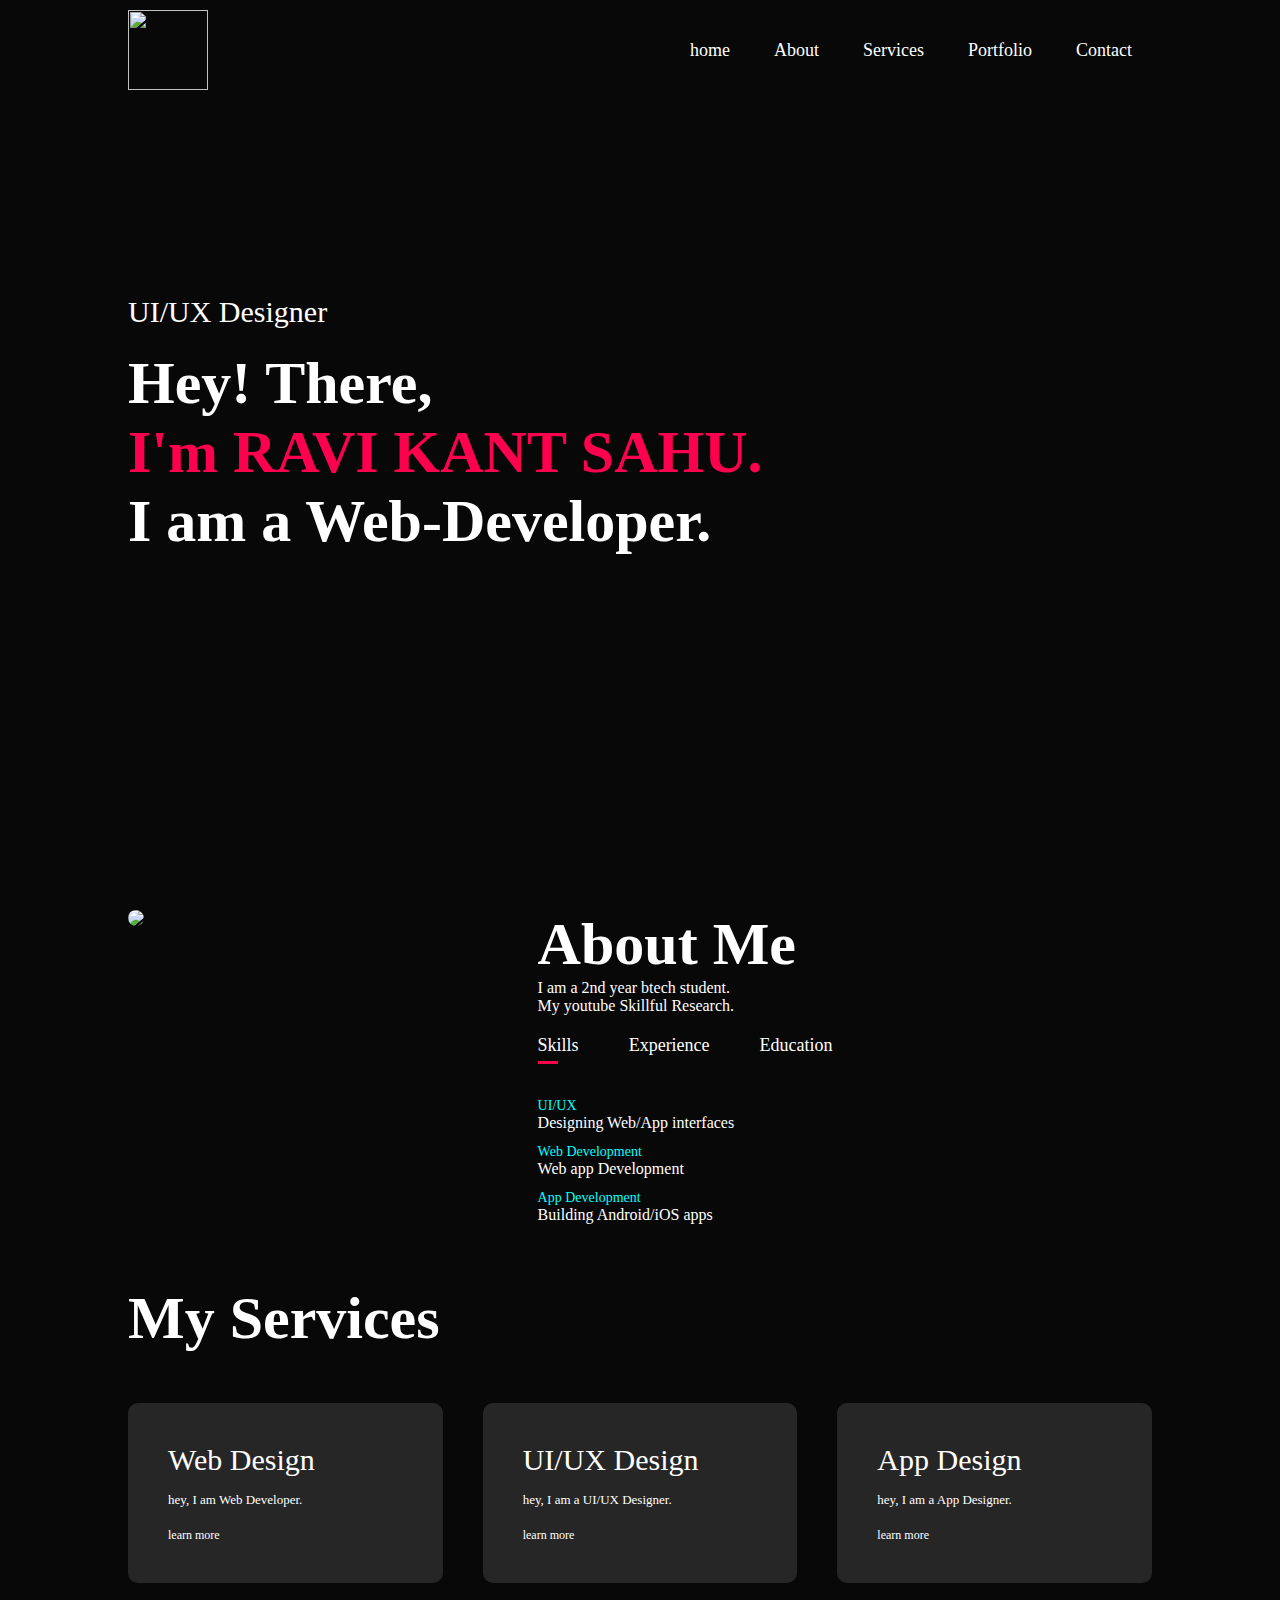
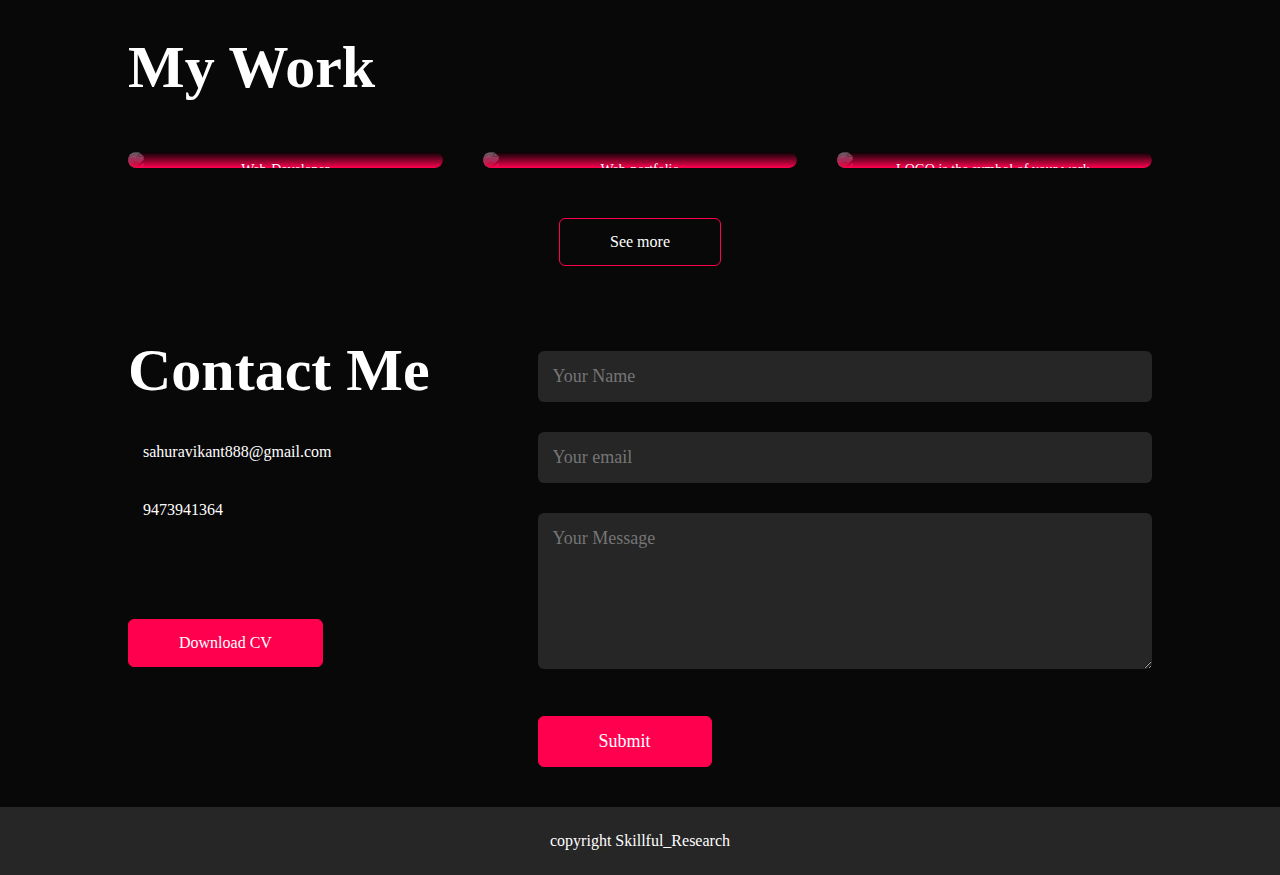
==== index.html @ 680a9a2d "Update and rename index.html.html to index.html" ====
<!DOCTYPE html>
<html>
    <head>
    <meta charset="UTF-8">
    <meta http-equiv="X-UA-compatible" content="IE=sdge">
    <meta name="viewport" content="width=device-width, initial-scale=1.0">
    <title>Personal Website-Skillful Research</title>

    <link rel="stylesheet" href="style.css">
    <script src="https://kit.fontawesome.com/a13ccb7466.js" crossorigin="anonymous"></script>


    </head>
    <body>
<div id="header">
    <div class="container">
        <nav><img src="images/logo.png" class="logo">
        <ul id="sidemenu">
            
            <li><a href="#header">home</a></li>
            <li><a href="#about">About</a></li>
            <li><a href="#services">Services</a></li>
            <li><a href="#portfolio">Portfolio</a></li>
            <li><a href="#contact">Contact</a></li>
            <i class="fa-regular fa-circle-xmark" onclick="closemenu"></i>
        </ul>
        
        <i class="fa-solid fa-bars" onclick="openmenu"></i>
    </nav>
        <div class="header-text">
            <p>UI/UX Designer</p>
        <h1>Hey! There,<br> <span>I'm RAVI KANT SAHU.</span><br>I am a Web-Developer.</h1>
        </div>
</div>
</div>
<!-----------about--------->
<div id="about">
    <div class="container">
        <div class="row">
            <div class="about-col-1">
                <img src="images/user.png">
            </div>
            <div class="about-col-2">
                <h1 class="sub-title">About Me</h1>
                <p>I am a 2nd year btech student.<br> My youtube Skillful Research.</p>
                <div class="tab-titles">
                    <p class="tab-links active-link" onclick="opentab('skills')">Skills</p>
                    <p class="tab-links"onclick="opentab('experience')">Experience</p>
                    <p class="tab-links"onclick="opentab('education')">Education</p>
                </div>
                <div class="tab-contents active-tab" id="skills">
                    <ul>
                        <li><span>UI/UX </span><br> Designing Web/App interfaces</li>
                        <li><span>Web Development</span><br> Web app Development</li>
                        <li><span>App Development</span><br> Building Android/iOS apps</li>
                    </ul>
                </div>
                <div class="tab-contents "id="experience">
                    <ul>
                        
                        <li><span>Content Creator</span><br>Youtube</li>
                        <li><span>SKillful Research</span><br> Online tutior</li>
                        <li><span>Web Development</span><br> Web Development</li>
                    </ul>
                </div>
                <div class="tab-contents"id="education">
                    <ul>
                        
                        <li><span>High school</span><br> Passed-2020</li>
                        <li><span>Intermediate</span><br>Passed-2022</li>
                        <li><span>Btech-CSE</span><br> Currently Running2022</li>

                    </ul>
                </div>
            </div>
        </div>
    </div>
</div>

<!---------------------------Services---------------->
<div id="services">
    <div class="container">
        <h1 class="sub-title">My Services</h1>
        <div class="services-list">
            <div>
                <i class="fa-solid fa-code"></i>
                <h2>Web Design</h2>
                <p>hey, I am Web Developer.</p>
                <a href="#">learn more</a>
            </div>
            <div>
                <i class="fa-solid fa-crop"></i>
                <h2>UI/UX Design</h2>
                <p>hey, I am a UI/UX Designer.</p>
                <a href="#">learn more</a>
            </div>
            <div>
                <i class="fa-brands fa-app-store"></i>
                <h2>App Design</h2>
                <p>hey, I am a App Designer. </p>
                <a href="#">learn more</a>
            </div>

        </div>
        
    </div>
</div>
<!-----------------------------------------portfolio---------------------------------->
<div id="portfolio">
    <div class="container">
        <h1 class="sub-title">My Work</h1>
        <div class="work-list">
            <div class="work">
                <img src="images/work-1.png">
                <div class="layer">
                    <h3>Web-development</h3>
                    <p>Web-Developer</p>
                    <a href="#"><i class="fa-solid fa-link"></i></a>
                </div>
            </div>
            <div class="work">
                <img src="images/work-3.png">
                <div class="layer">
                    <h3>Web-portfolio</h3>
                    <p>Web-portfolio</p>
                    <a href="#"><i class="fa-solid fa-link"></i></a>
                </div>
                </div>
            <div class="work">
                <img src="images/work-2.png">
                <div class="layer">
                    <h3>Youtube logo</h3>
                    <p>LOGO is the symbol of your work.</p>
                    <a href="#"><i class="fa-solid fa-link"></i></a>
                </div>
            </div>
        </div>
        <a href="#" class="btn">See more</a>

    </div>
</div>
<!--------------contact------------------>
<div id="contact">
    <div class="container">
        <div class="row">
            <div class="contact-left">
                <h1 class="sub-title">Contact Me</h1>
                <p> <i class="fa-solid fa-paper-plane"></i>sahuravikant888@gmail.com</p>
                <p><i class="fa-solid fa-phone"></i>9473941364</p>
                <div class="social-icons">
                    <a href="https://www.facebook.com/ravikant.sahu.1694?mibextid=ZbWKwL"><i class="fa-brands fa-facebook"></i></a>
                    <a href="https://twitter.com/Ravikant706736?t=wd1Y434apUexeZGU6AahGg&s=09"><i class="fa-brands fa-square-twitter"></i></a>
                    <a href="https://instagram.com/the_rk.bhaiya?igshid=OGQ5ZDc2ODk2ZA=="><i class="fa-brands fa-instagram"></i></a>
                    <a href="https://youtube.com/@Skillful_Research?si=9QArMIrfM8R5QgCK"><i class="fa-brands fa-youtube"></i></a>
                    <a href="https://github.com/Ravikant46"><i class="fa-brands fa-github"></i></a>
                    <a href="https://www.linkedin.com/in/ravi-kant-sahu-90151b259?utm_source=share&utm_campaign=share_via&utm_content=profile&utm_medium=android_app"><i class="fa-brands fa-linkedin"></i></a>
                    
                
                </div>
                <a href="images/my-cv.pdf" download class="btn btn2">Download CV</a>
            </div>
            <div class="contact-right">
                <form name="submit-to-google-sheet">
                    <input type="text" name="Name" placeholder="Your Name" required>
                    <input type="email" name="Email" placeholder="Your email" required>
                    <textarea name="Message" rows="6" placeholder="Your Message"></textarea>
                    <button type="submit" class="btn btn2">Submit</button>

                </form>

                <span id="msg"></span>
            </div>
        </div>
    </div>
    <div class="copyright">
        <p> copyright <i class="fa-regular fa-copyright"></i> Skillful_Research<i class="fa-solid fa-heart"></i></p>
    </div>
</div>
<script>

var tablinks = document.getElementsByClassName("tab-links");
var tabcontents = document.getElementsByClassName("tab-contents");
function opentab(tabname){
    for(tablink of tablinks){
        tablink.classList.remove("active-link");

    }
    for(tabcontent of tabcontents){
        tabconetent.classList.remove("active-tab");

    }
    event.currentTarget.classList.add("active-link");
    document.getElementsById(tabname).classList.add("active-tab");
}
</script>
<script>
    var sidemenu = document.getElementsById("sidemenu");

    function openmenu(){
        sidemenu.style.right = "0";
    }
    function closemenu(){
        sidemenu.style.right = "-200px"
    }
</script>
<script>
    const scriptURL = '<https://script.google.com/macros/s/AKfycbySpKDw-mt0V5zoMI9FINd3ofFsaHba6-YG7TB-GuNu-KjNOJGuuFQMWwYoaelODCi2/exec>'
    const form = document.forms['submit-to-google-sheet']
    const msg = document.getElementsById("msg")
  
    form.addEventListener('submit', e => {
      e.preventDefault()
      fetch(scriptURL, { method: 'POST', body: new FormData(form)})
        .then(response => {
            msg.innerHTML = "Message sent successfully"
            setTimeout(function(){
                msg.innerHTML = ""
            }, 5000)
            form.reset()
        })
        .catch(error => console.error('Error!', error.message))
    })
  </script>
    </body>
 
</html>
---- style.css ----
*{
    margin: 0;
    padding: 0;
    font-family: 'Poppins', sans-serify;
    box-sizing: border-box;
}
html{
    scroll-behavior: smooth;
}
body{
    background: #080808;
    color: #fff;
}
#header{
    width: 100%;
    height: 100vh;
    background-image: url(images/background.png);
    background-size: cover;
    background-position: center;
}
.container{
    padding: 10px 10%; 
}
nav{
    display: flex;
    align-items: center;
    justify-content: space-between;
    flex-wrap: wrap;
}



.logo{
    width: 80px;
    height: 80px;
}
nav ul li{
    display: inline-block;
    list-style: none;
    margin: 10px 20px;
}
nav ul li a{ 
    color: #fff;
    text-decoration: none;
    font-size: 18px;
    position: relative;
}

nav ul li a::after{
    content: '';
    width: 0%;
    height: 3px;
    background: #ff004f;
    position: absolute;
    left: 0;
    bottom: -6px;
    transition: 0.5s;
}
nav ul li a:hover::after{
    width: 100%;
}
.header-text{
    margin-top: 20%;
    font-size: 30px;
}
.header-text h1{
    font-size: 60px;
    margin-top: 20px;
}
.header-text h1 span{
    color: #ff004f;
}
/*-------------about-----------*/
about{
    padding: 80px 0;
    color: ababab;
}
.row{
    display: flex;
    justify-content: space-between;
    flex-wrap: wrap;

}
.about-col-1{
    flex-basis: 35%;

}
.about-col-1 img{
    width: 100%;
    border-radius: 15px;

}
.about-col-2{
    flex-basis: 60%;
}
.sub-title{
    font-size: 60px;
    font-weight: 600;
    color: #fff;
}
.tab-titles{
    display: flex;
    margin: 20px 0 40px;

}
.tab-links{

    margin-right: 50px;
    font-size: 18px;
    font-weight: 500;
    cursor: pointer;
    position: relative;
}
.tab-links::after{
    content: '';
    width: 0;
    height: 3px;
    background-color: #ff004f;
    position: absolute;
    left: 0;
    bottom: -8px;
    transition: 0.5s;
}
.tab-links.active-link::after{
    width: 50%;
}
.tab-contents ul li{
    list-style: none;
    margin: 10px 0;
}
.tab-contents ul li span{
    color: aqua;
    font-size: 14px;
}
.tab-contents{
    display: none;

}
.tab-contents.active-tab{
    display: block;
}
/*--------------------------------services--------------------------*/
#services{
    padding: 30px 0;

}
.services-list{
    display: grid;
    grid-template-columns: repeat(auto-fit, minmax(250px,1fr));
    grid-gap: 40px;
    margin-top: 50px;
}


.services-list div{
    background: #262626;
    padding: 40px;
    font-size: 13px;
    font-weight: 300;
    border-radius: 10px;
    transition: background 0.5s, transform 0.5s;
}
.services-list div i{
    font-size: 50px;
    margin-bottom: 30px;
}
.services-list div h2{
    font-size: 30px;
    font-weight: 500;
    margin-bottom: 15px;
}
.services-list a{
    text-decoration: none;
    color: #fff;
    font-size: 12px;
    margin-top: 20px;
    display: inline-block;
}
.services-list div:hover{
    background: #ff004F;
    transform: translateY(-10px);

}
/*-------------------------------portfolio-----------------*/
#portfolio{
    paddding: 50px 0;
}
.work-list{
    display: grid;
    grid-template-columns: repeat(auto-fit, minmax(250px,1fr));
    grid-gap: 40px;
    margin-top: 50px;

}
.work{
    border-radius: 10px;
    position: relative;
    overflow: hidden;
}
.work img{
    width: 100%;
    border-radius: 10px;
    display: block;
    transition: transform 0.5s;
}
.layer{
    width: 100%;
    height: 100%;
    background: linear-gradient(rgba(0,0,0,0.6), #ff004F);
    border-radius: 10px;
    position: absolute;
    left: 0;
    bottom: 0;
    overflow: hidden;
    display: flex;
    align-items: center;
    justify-content: center;
    flex-direction: column;
    padding: 0 40px;
    text-align: center;
    font-size: 14px;
    transition: height 0.5s;
}
.layer h3{
    font-weight: 500;
    margin-bottom: 20px;
}
.layer a{
    margin-top: 20px;
    color: #ff004F;
    text-decoration: none;
    font-size: 18px;
    line-height: 60px;
    background: #fff;
    width: 60px;
    height: 60px;
    border-radius: 50%;
    text-align: center;

}
.work:hover img{
    transform: scale(1.1);
}
.work:hover .layer{
    height: 100%;
}
.btn{
    display: block;
    margin: 50px auto;
    width: fit-content;
    border: 1px solid #ff004F;
    padding: 14px 50px;
    border-radius: 6px;
    text-decoration: none;
    color: #fff;
    transition: background 0.5s;

}
.btn:hover{
    background: #ff004f;
}
/*---------------------contact------------------------------------*/
.contact-left{
    flex-basis: 35%;

}
.contact-right{
    flex-basis: 60%;
}
.contact-left p{
    margin-top: 30px;
}
.contact-left p i{
    color: #ff004f;
    margin-right: 15px;
    font-size: 25px;
}
.social-icons{
    margin-top: 30px;
}
.social-icons a{
    text-decoration: none;
    font-size: 30px;
    margin-right: 15px;
    color: #ababab;
    display: inline-block;
    transition: transform 0.5s;
}
.social-icons a:hover{
    color: aqua;
    transform: translateY(-5px);
}

.btn.btn2{
    display: inline-block;
    background: #ff004F;
}
.contact-right form{
    width: 100%;

}
form input, form textarea{
    width: 100%;
    border: 0;
    outline: none;
    background: #262626;
    padding: 15px;
    margin: 15px 0;
    color: #fff;
    font-size: 18px;
    border-radius: 6px;
}
form .btn2{
    padding: 14px 60px;
    font-size: 18px;
    margin-top: 28px;
    cursor: pointer;
}
.copyright{
    width: 100%;
    text-align: center;
    padding: 25px 0;
    background: #262626;
    font-weight: 300;
    margin-top: 20px;
}
.copyright i{
    color: #ff004f;
}
/*--------------------css for small screens*/
nav .fa-regular{
    display: none;
}
nav .fa-solid{
    display: none;
}




@media only screen and (max-width: 600px){
    #header{
        background-image: url(images/phone-background.png);
    }
    .header-text{
           margin-top: 100%;
           font-size: 16px;
    }
    .header-text h1{
        font-size: 30px;
    }
    nav .fa-solid{
        display: block;
        font-size: 25px;

    }
    nav .fa-regular{
        display: none;
    }
    nav ul{
        background: #ff004F;
        position: fixed;
        top: 0;
        right: -200px;
        width: 200px;
        height: 100vh;
        padding: 50px;
        z-index: 2;
        transition: right 0.5s;

    }
    nav ul li{
        display: block;
        margin: 25px;
    }
    nav ul .fa-ragular{
        position: absolute;
        top: 25px;
        left: 25px;
        cursor: pointer;
    }
    .sub-title{
        font-size: 40px;
    }
    .about-col-1, .about-col-2{
        flex-basis: 100%;
    }
    .about-col-1{
        margin-bottom: 30px;

    }
    .about-col-2{
        font-size: 14px;
    }
    .tab-links{
        font-size: 16px;
        margin-right: 20px;
    } 
    .contact-left, .contact-right{
        flex-basis: 100%;

    }
    .copyright{
        font-size: 14px;
    }
}
#msg{
    color: #61b752;
    margin-top: -40px;
    display: block;
}
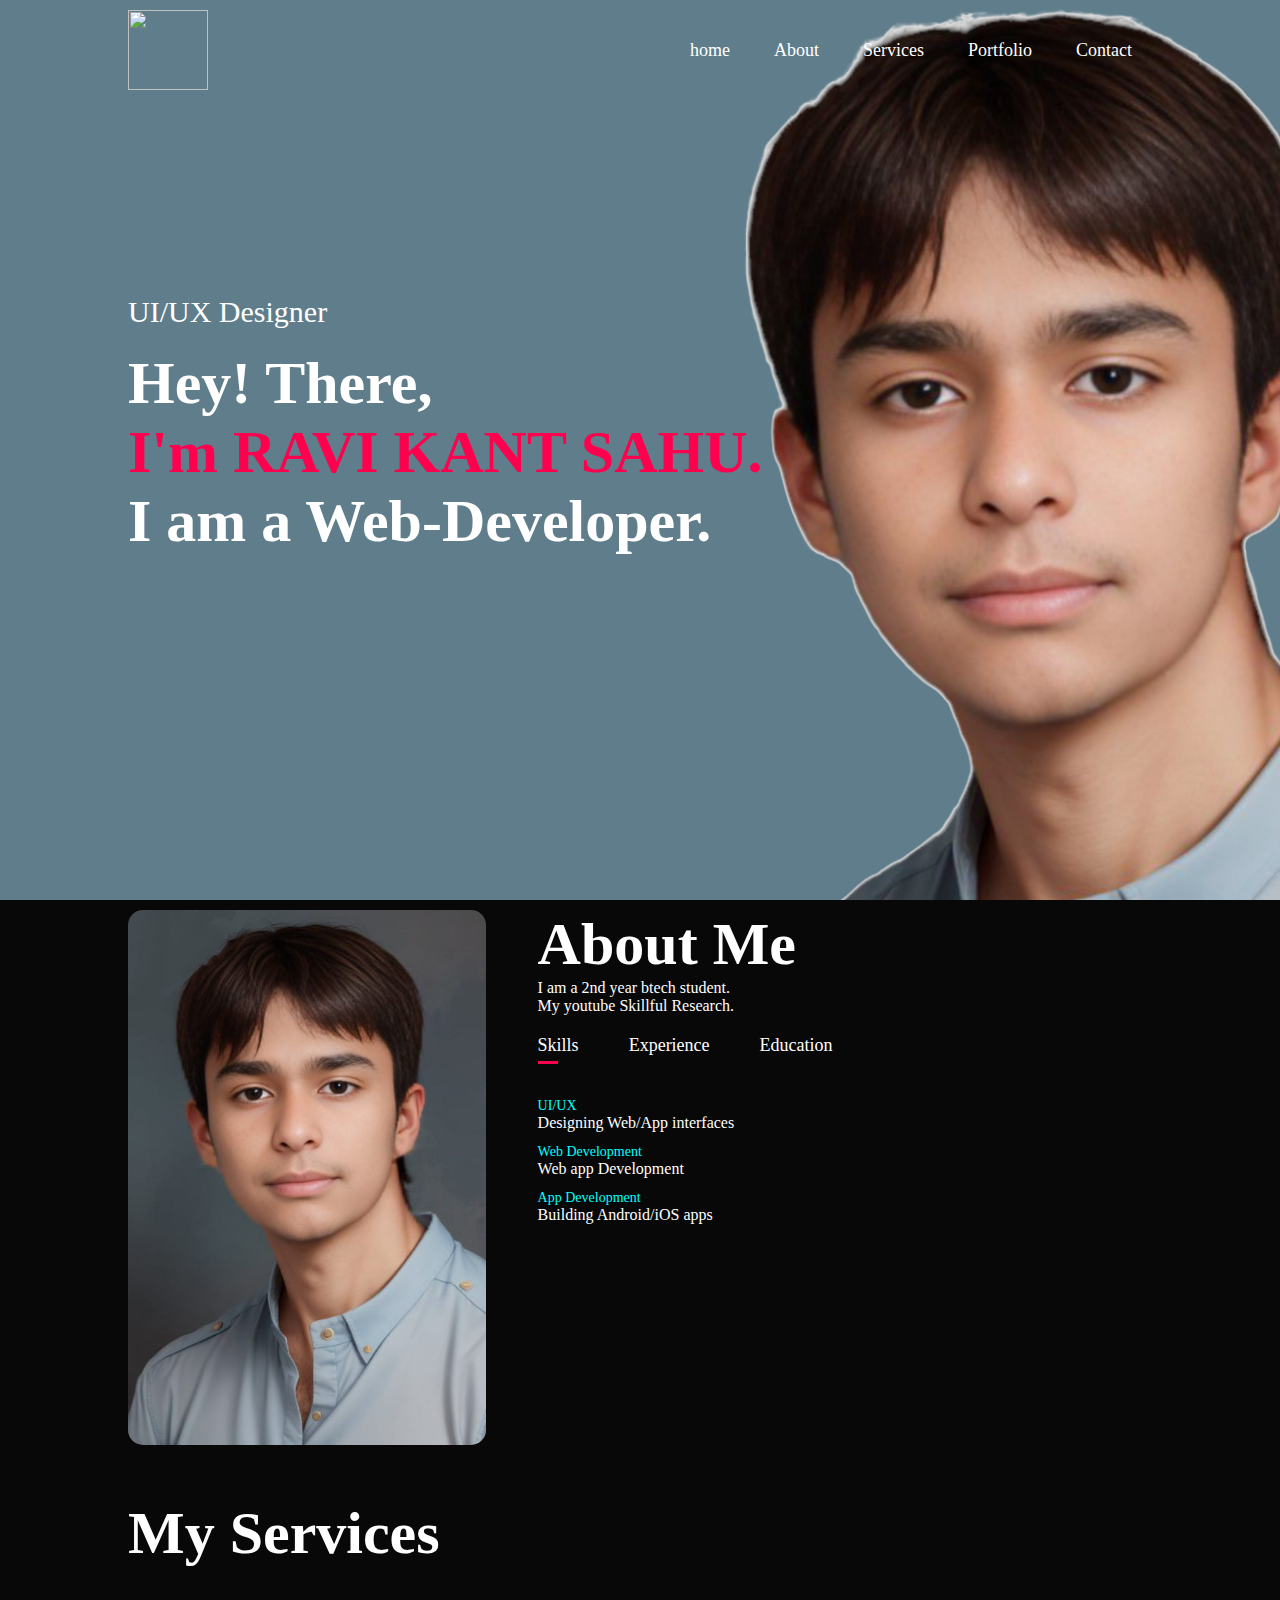
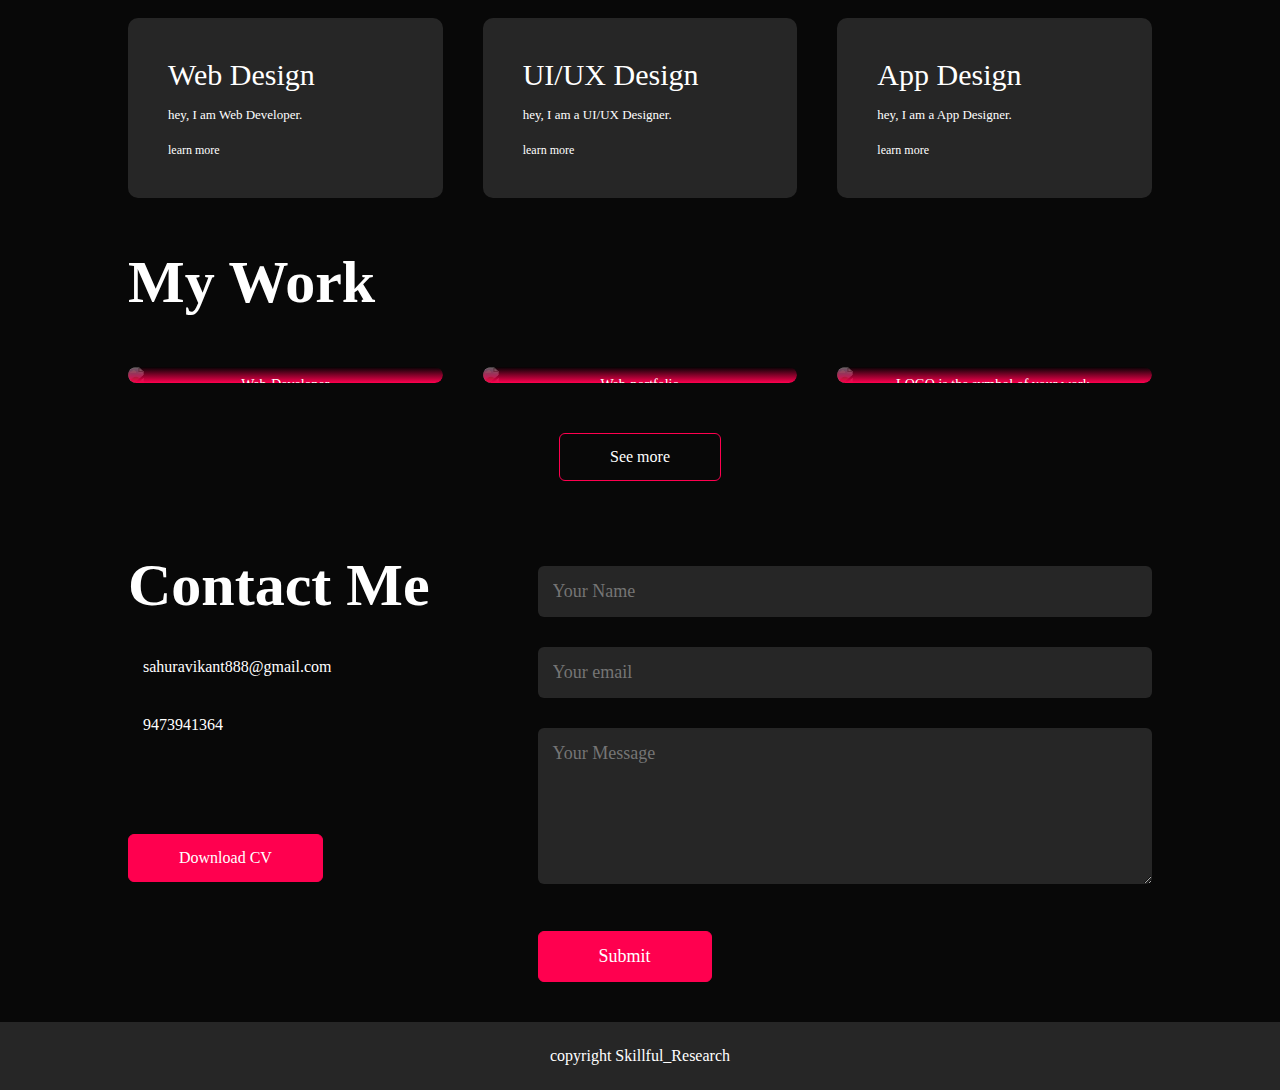
==== commit 38a040b5: "Update index.html" ====
--- a/index.html
+++ b/index.html
@@ -14,7 +14,7 @@
     <body>
 <div id="header">
     <div class="container">
-        <nav><img src="images/logo.png" class="logo">
+        <nav><img src="logo.png" class="logo">
         <ul id="sidemenu">
             
             <li><a href="#header">home</a></li>
@@ -38,7 +38,7 @@
     <div class="container">
         <div class="row">
             <div class="about-col-1">
-                <img src="images/user.png">
+                <img src="user.png">
             </div>
             <div class="about-col-2">
                 <h1 class="sub-title">About Me</h1>
@@ -111,7 +111,7 @@
         <h1 class="sub-title">My Work</h1>
         <div class="work-list">
             <div class="work">
-                <img src="images/work-1.png">
+                <img src="work-1.png">
                 <div class="layer">
                     <h3>Web-development</h3>
                     <p>Web-Developer</p>
@@ -119,7 +119,7 @@
                 </div>
             </div>
             <div class="work">
-                <img src="images/work-3.png">
+                <img src="work-3.png">
                 <div class="layer">
                     <h3>Web-portfolio</h3>
                     <p>Web-portfolio</p>
@@ -127,7 +127,7 @@
                 </div>
                 </div>
             <div class="work">
-                <img src="images/work-2.png">
+                <img src="work-2.png">
                 <div class="layer">
                     <h3>Youtube logo</h3>
                     <p>LOGO is the symbol of your work.</p>
--- a/style.css
+++ b/style.css
@@ -14,7 +14,7 @@
 #header{
     width: 100%;
     height: 100vh;
-    background-image: url(images/background.png);
+    background-image: url(background.png);
     background-size: cover;
     background-position: center;
 }
@@ -408,4 +408,4 @@
     color: #61b752;
     margin-top: -40px;
     display: block;
-}+}
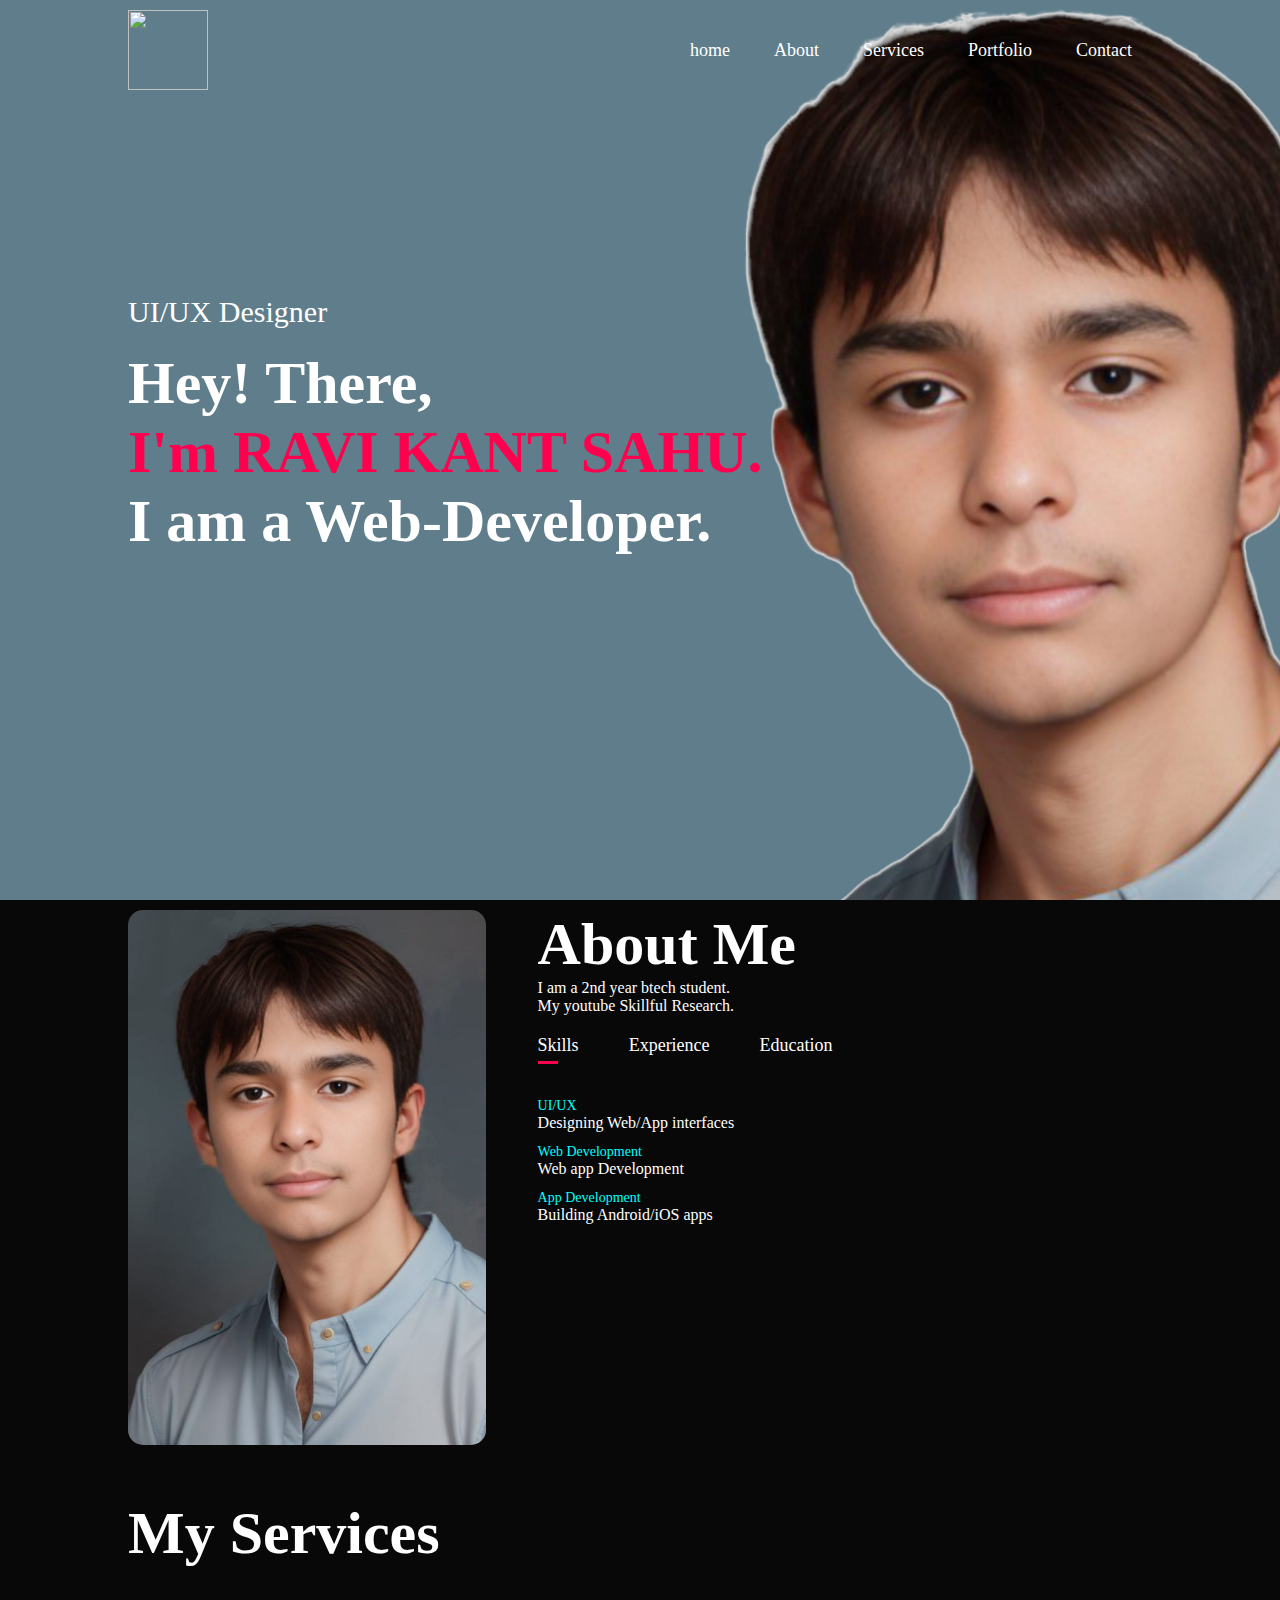
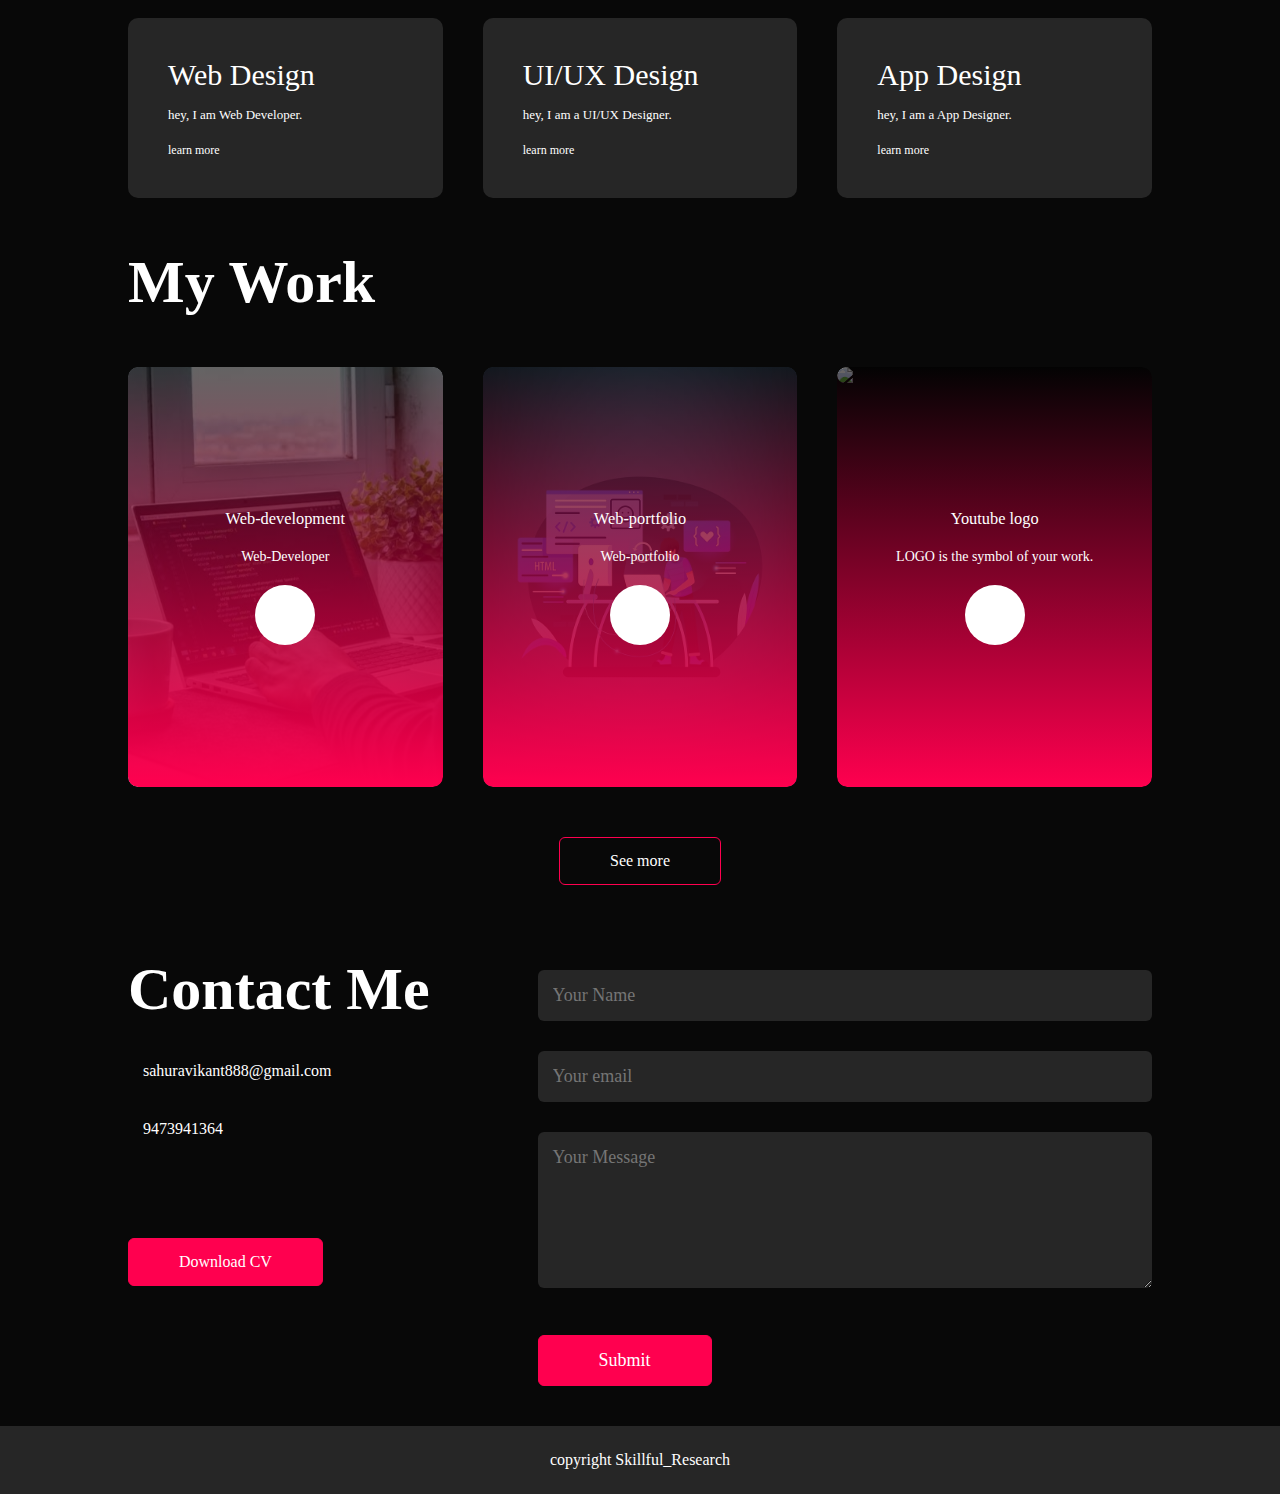
==== commit 065c73d0: "Update index.html" ====
--- a/index.html
+++ b/index.html
@@ -111,7 +111,7 @@
         <h1 class="sub-title">My Work</h1>
         <div class="work-list">
             <div class="work">
-                <img src="work-1.png">
+                <img src="work-1.jpg">
                 <div class="layer">
                     <h3>Web-development</h3>
                     <p>Web-Developer</p>
@@ -119,7 +119,7 @@
                 </div>
             </div>
             <div class="work">
-                <img src="work-3.png">
+                <img src="work-3.jpg">
                 <div class="layer">
                     <h3>Web-portfolio</h3>
                     <p>Web-portfolio</p>
